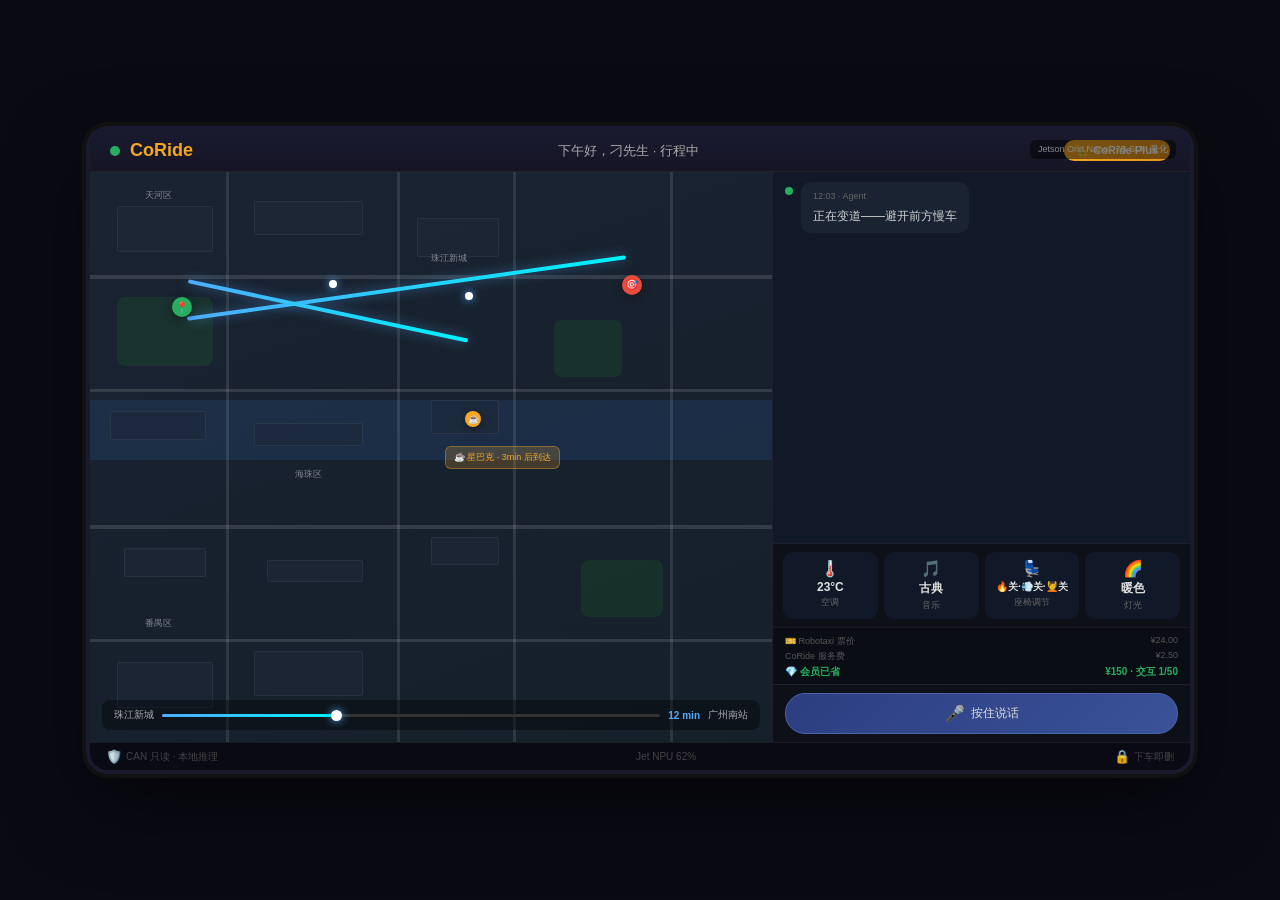
==== InCarGui/index.html @ 787efb5f "CoRide Robotaxi demo suite" ====
<!DOCTYPE html>
<html lang="zh-CN">
<head>
<meta charset="UTF-8">
<meta name="viewport" content="width=device-width,initial-scale=1.0">
<title>CoRide In-Car Agent — 车内交互界面</title>
<link rel="stylesheet" href="css/style.css">
</head>
<body>

<div class="car-display">
  <!-- Top Bar -->
  <div class="top-bar">
    <div class="brand"><span class="dot"></span>CoRide</div>
    <div class="greeting">下午好，刁先生 · 行程中</div>
    <div class="member">👑 CoRide Plus</div>
  </div>

  <!-- Main Area -->
  <div class="main-area">

    <!-- Map (Left) -->
    <div class="map-area" id="mapArea">
      <!-- Water -->
      <div class="water"></div>
      <!-- Roads -->
      <div class="road-h" style="top:18%;height:4px"></div>
      <div class="road-h" style="top:38%;height:3px"></div>
      <div class="road-h" style="top:62%;height:4px"></div>
      <div class="road-h" style="top:82%;height:3px"></div>
      <div class="road-v" style="left:20%"></div>
      <div class="road-v" style="left:45%"></div>
      <div class="road-v" style="left:62%"></div>
      <div class="road-v" style="left:85%"></div>
      <!-- Building blocks -->
      <div class="block" style="top:6%;left:4%;width:14%;height:8%"></div>
      <div class="block" style="top:5%;left:24%;width:16%;height:6%"></div>
      <div class="block" style="top:8%;left:48%;width:12%;height:7%"></div>
      <div class="block" style="top:42%;left:3%;width:14%;height:5%"></div>
      <div class="block" style="top:44%;left:24%;width:16%;height:4%"></div>
      <div class="block" style="top:40%;left:50%;width:10%;height:6%"></div>
      <div class="block" style="top:66%;left:5%;width:12%;height:5%"></div>
      <div class="block" style="top:68%;left:26%;width:14%;height:4%"></div>
      <div class="block" style="top:64%;left:50%;width:10%;height:5%"></div>
      <div class="block" style="top:86%;left:4%;width:14%;height:8%"></div>
      <div class="block" style="top:84%;left:24%;width:16%;height:8%"></div>
      <!-- Parks -->
      <div class="park" style="top:22%;left:4%;width:14%;height:12%"></div>
      <div class="park" style="top:26%;left:68%;width:10%;height:10%"></div>
      <div class="park" style="top:68%;left:72%;width:12%;height:10%"></div>
      <!-- Labels -->
      <div class="label" style="top:3%;left:8%">天河区</div>
      <div class="label" style="top:14%;left:50%">珠江新城</div>
      <div class="label" style="top:52%;left:30%">海珠区</div>
      <div class="label" style="top:78%;left:8%">番禺区</div>
      <!-- Route line -->
      <div class="route" style="top:20%;left:14%;width:65%;transform:rotate(-8deg)"></div>
      <div class="route" style="top:24%;left:14%;width:42%;transform:rotate(12deg)"></div>
      <!-- Route dots -->
      <div class="route-dot" style="top:19%;left:35%"></div>
      <div class="route-dot" style="top:21%;left:55%"></div>
      <!-- Pins -->
      <div class="pin start">📍</div>
      <div class="pin end">🎯</div>
      <div class="pin via">☕</div>
      <!-- CAN bubble -->
      <div class="can-bubble" id="canBubble" style="display:none">
        <div class="can-icon">⚠️ 行人横穿</div>
        <div class="can-text">前方 200m · 建议减速</div>
        <div class="can-sub">CAN 信号 · 实时标注</div>
      </div>
      <!-- Via tag -->
      <div class="via-tag">☕ 星巴克 · 3min 后到达</div>
      <!-- Timeline -->
      <div class="timeline">
        <span>珠江新城</span>
        <div class="tl-bar"><div class="tl-fill"></div><div class="tl-dot"></div></div>
        <span class="tl-eta" id="tlEta">12 min</span>
        <span>广州南站</span>
      </div>
    </div>

    <!-- Right Side -->
    <div class="right-side">
      <!-- Agent Chat -->
      <div class="agent-chat" id="agentChat">
        <div class="msg" style="display:none" id="msg1">
          <div class="dot g"></div>
          <div class="bubble"><div class="time">12:03 · Agent</div>正在变道——避开前方慢车</div>
        </div>
        <div class="msg" style="display:none" id="msg2">
          <div class="dot g"></div>
          <div class="bubble"><div class="time">12:03 · Agent</div>偏好已加载：空调 23°C · 古典音乐</div>
        </div>
        <div class="msg" style="display:none" id="msg3">
          <div class="dot g"></div>
          <div class="bubble"><div class="time">12:04 · Agent</div>预计 3 分钟后到达星巴克 ☕<br>照旧：大杯冰拿铁 ¥36，到店可取</div>
        </div>
        <div class="msg" style="display:none" id="msg4">
          <div class="dot y"></div>
          <div class="bubble">
            <div class="time">12:05 · Agent</div>检测到前方拥堵——切换更快路线？<br>预计节省 4 分钟
            <div class="btns">
              <span class="yes" onclick="routeConfirm(true)">是，切换</span>
              <span class="no" onclick="routeConfirm(false)">不用</span>
            </div>
          </div>
        </div>
        <div class="msg" style="display:none" id="msg5">
          <div class="dot g"></div>
          <div class="bubble"><div class="time">12:05 · Agent</div>已切换到最优路线 ✓<br>预计 8 分钟后到达广州南站</div>
        </div>
        <div class="msg" style="display:none" id="msg6">
          <div class="dot g"></div>
          <div class="bubble"><div class="time">12:06 · Agent</div>到达星巴克，拿铁已备好 ☕</div>
        </div>
      </div>

      <!-- Env Status Bar (read-only, click to edit) -->
      <div class="env-status">
        <div class="es-item" onclick="openSheet('temp')">
          <span class="es-icon">🌡️</span><span class="es-val" id="envTemp">23°C</span><span class="es-label">空调</span>
        </div>
        <div class="es-item" onclick="openSheet('music')">
          <span class="es-icon">🎵</span><span class="es-val" id="envMusic">古典</span><span class="es-label">音乐</span>
        </div>
        <div class="es-item" onclick="openSheet('seat')">
          <span class="es-icon">💺</span><span class="es-val" id="envSeat" style="font-size:10px">🔥关·💨关·💆关</span><span class="es-label">座椅调节</span>
        </div>
        <div class="es-item" onclick="openSheet('light')">
          <span class="es-icon">🌈</span><span class="es-val" id="envLight">暖色</span><span class="es-label">灯光</span>
        </div>
      </div>
      <!-- Trip Summary Mini -->
      <div class="trip-mini">
        <div class="tm-row"><span>🎫 Robotaxi 票价</span><span>¥24.00</span></div>
        <div class="tm-row"><span>CoRide 服务费</span><span>¥2.50</span></div>
        <div class="tm-row highlight"><span>💎 会员已省</span><span>¥150 · 交互 1/50</span></div>
      </div>

      <!-- Voice Bar -->
      <div class="voice-bar">
        <button class="voice-btn" id="voiceBtn" onmousedown="startVoice()" onmouseup="stopVoice()" onmouseleave="stopVoice()" ontouchstart="startVoice()" ontouchend="stopVoice()">
          <span class="mic">🎤</span> 按住说话
        </button>
      </div>

    </div>
  </div>

  <!-- Bottom Sheet Overlay -->
  <div class="sheet-overlay" id="sheetOverlay" onclick="closeSheet()"></div>

  <!-- Temp Sheet -->
  <div class="env-sheet" id="sheetTemp">
    <div class="sheet-handle"></div><div class="sheet-title">🌡️ 空调温度</div>
    <div class="sheet-body">
      <div class="temp-display" id="sheetTempVal">23°C</div>
      <input type="range" min="18" max="28" value="23" id="sheetTempSlider" oninput="adjustTemp(this.value)">
      <div class="temp-labels"><span>18°C 凉爽</span><span>28°C 温暖</span></div>
    </div>
  </div>

  <!-- Music Sheet -->
  <div class="env-sheet" id="sheetMusic">
    <div class="sheet-handle"></div><div class="sheet-title">🎵 车内多媒体</div>
    <div class="sheet-body">
      <div class="sheet-tabs" id="musicTabs">
        <span class="st-tab active" onclick="switchMusicTab('music',this)">🎵 音乐</span>
        <span class="st-tab" onclick="switchMusicTab('radio',this)">📻 电台</span>
        <span class="st-tab" onclick="switchMusicTab('mute',this)">🔇 静音</span>
      </div>
      <div class="sheet-tab-body" id="musicPanel">
        <div class="sheet-opt selected" onclick="pickMusic('古典',this)">古典 <span class="chk">✓</span></div>
        <div class="sheet-opt" onclick="pickMusic('流行',this)">流行</div>
        <div class="sheet-opt" onclick="pickMusic('爵士',this)">爵士</div>
        <div class="sheet-opt" onclick="pickMusic('电子',this)">电子</div>
        <div class="sheet-opt" onclick="pickMusic('安静',this)">安静</div>
      </div>
      <div class="sheet-tab-body" id="radioPanel" style="display:none">
        <div class="sheet-opt" onclick="pickRadio('城市之声',this)">📻 城市之声</div>
        <div class="sheet-opt" onclick="pickRadio('音乐之声',this)">📻 音乐之声</div>
        <div class="sheet-opt" onclick="pickRadio('交通广播',this)">📻 交通广播</div>
        <div class="sheet-opt" onclick="pickRadio('古典音乐台',this)">📻 古典音乐台</div>
      </div>
      <div class="sheet-tab-body" id="mutePanel" style="display:none">
        <div class="mute-hint">🔇 已开启静音模式<br><span>仅保留安全警报提示音</span></div>
      </div>
    </div>
  </div>

  <!-- Seat Sheet -->
  <div class="env-sheet" id="sheetSeat">
    <div class="sheet-handle"></div><div class="sheet-title">💺 座椅模式调节</div>
    <div class="sheet-body">
      <div class="sheet-tabs" id="seatTabs">
        <span class="st-tab active" onclick="switchSeatTab('heat',this)">🔥 加热</span>
        <span class="st-tab" onclick="switchSeatTab('vent',this)">💨 通风</span>
        <span class="st-tab" onclick="switchSeatTab('massage',this)">💆 按摩</span>
      </div>
      <div class="sheet-tab-body" id="heatPanel">
        <div class="seat-levels">
          <span class="sl-btn selected" onclick="setSeatLevel('heat','关',this)">关</span>
          <span class="sl-btn" onclick="setSeatLevel('heat','低',this)">低</span>
          <span class="sl-btn" onclick="setSeatLevel('heat','中',this)">中</span>
          <span class="sl-btn" onclick="setSeatLevel('heat','高',this)">高</span>
        </div>
      </div>
      <div class="sheet-tab-body" id="ventPanel" style="display:none">
        <div class="seat-levels">
          <span class="sl-btn selected" onclick="setSeatLevel('vent','关',this)">关</span>
          <span class="sl-btn" onclick="setSeatLevel('vent','低',this)">低</span>
          <span class="sl-btn" onclick="setSeatLevel('vent','中',this)">中</span>
          <span class="sl-btn" onclick="setSeatLevel('vent','高',this)">高</span>
        </div>
      </div>
      <div class="sheet-tab-body" id="massagePanel" style="display:none">
        <div class="seat-levels">
          <span class="sl-btn selected" onclick="setSeatLevel('massage','关',this)">关</span>
          <span class="sl-btn" onclick="setSeatLevel('massage','低',this)">低</span>
          <span class="sl-btn" onclick="setSeatLevel('massage','中',this)">中</span>
          <span class="sl-btn" onclick="setSeatLevel('massage','高',this)">高</span>
        </div>
      </div>
    </div>
  </div>

  <!-- Light Sheet -->
  <div class="env-sheet" id="sheetLight">
    <div class="sheet-handle"></div><div class="sheet-title">🌈 氛围灯</div>
    <div class="sheet-body">
      <div class="sheet-opt selected" onclick="pickLight('暖色',this)">暖色 <span class="chk">✓</span></div>
      <div class="sheet-opt" onclick="pickLight('冷色',this)">冷色</div>
      <div class="sheet-opt" onclick="pickLight('紫色',this)">紫色</div>
      <div class="sheet-opt" onclick="pickLight('自动',this)">自动</div>
    </div>
  </div>

  <!-- Bottom Bar -->
  <div class="bottom-bar">
    <div class="bb-item"><span class="bb-icon">🛡️</span> CAN 只读 · 本地推理</div>
    <div class="bb-item">Jet NPU 62%</div>
    <div class="bb-item"><span class="bb-icon">🔒</span> 下车即删</div>
  </div>

  <div class="info-tag">Jetson Orin Nano · 7B SLM 量化</div>
</div>

<script src="js/demo.js"></script>

</body>
</html>
---- InCarGui/css/style.css ----
*{margin:0;padding:0;box-sizing:border-box}
body{background:#0a0a14;display:flex;justify-content:center;align-items:center;min-height:100vh;font-family:-apple-system,BlinkMacSystemFont,"Segoe UI",Roboto,"PingFang SC",sans-serif}
.car-display{width:1100px;height:640px;background:#0d1117;border-radius:18px;overflow:hidden;display:flex;flex-direction:column;box-shadow:0 0 0 4px #1a1a2e,0 0 0 8px #111,0 30px 80px rgba(0,0,0,.6);position:relative}

/* ── Top Bar ── */
.top-bar{background:linear-gradient(180deg,#1a1a30,#151525);padding:10px 20px;display:flex;align-items:center;justify-content:space-between;color:#e0e0e0;flex-shrink:0;border-bottom:1px solid #222}
.top-bar .brand{display:flex;align-items:center;gap:10px;font-size:18px;font-weight:700;color:#F5A623}
.top-bar .brand .dot{width:10px;height:10px;background:#27ae60;border-radius:50%;animation:blink 2s infinite}
.top-bar .greeting{font-size:13px;color:#aaa;text-align:center}
.top-bar .member{background:linear-gradient(135deg,#F5A623,#e6951a);color:#fff;font-size:11px;padding:4px 12px;border-radius:10px;font-weight:600}
@keyframes blink{0%,100%{opacity:1}50%{opacity:.3}}

/* ── Main Area: Map + Side ── */
.main-area{flex:1;display:flex;overflow:hidden}

/* ── Map (Left 62%) ── */
.map-area{flex:0 0 62%;position:relative;background:linear-gradient(160deg,#1a2332,#15202b);overflow:hidden}
.map-area .water{position:absolute;top:40%;left:0;right:0;height:60px;background:rgba(40,80,140,.25);border-radius:0}
.map-area .road-h{position:absolute;left:0;right:0;height:3px;background:rgba(255,255,255,.12)}
.map-area .road-v{position:absolute;top:0;bottom:0;width:3px;background:rgba(255,255,255,.1)}
.map-area .block{position:absolute;background:rgba(30,40,55,.6);border-radius:2px;border:1px solid rgba(255,255,255,.06)}
.map-area .park{position:absolute;background:rgba(34,139,34,.15);border-radius:8px}
.map-area .label{position:absolute;font-size:9px;color:rgba(255,255,255,.45);font-weight:500;white-space:nowrap}
.map-area .route{position:absolute;height:4px;background:linear-gradient(90deg,#4facfe,#00f2fe);border-radius:2px;box-shadow:0 0 12px rgba(79,172,254,.5)}
.map-area .route-dot{position:absolute;width:8px;height:8px;background:#fff;border-radius:50%;box-shadow:0 0 8px #4facfe;z-index:3}
.map-area .pin{position:absolute;width:20px;height:20px;border-radius:50%;display:flex;align-items:center;justify-content:center;font-size:11px;color:#fff;z-index:4;box-shadow:0 2px 10px rgba(0,0,0,.4)}
.map-area .pin.start{background:#27ae60;top:22%;left:12%}
.map-area .pin.end{background:#e74c3c;top:18%;left:78%}
.map-area .pin.via{background:#F5A623;top:42%;left:55%;width:16px;height:16px;font-size:9px}
.can-bubble{position:absolute;background:rgba(231,76,60,.15);border:1px solid rgba(231,76,60,.4);border-radius:10px;padding:6px 10px;font-size:10px;color:#e74c3c;z-index:5;right:8%;top:45%;animation:fadeUpIn .4s ease}
.can-bubble .can-icon{font-size:13px}
.can-bubble .can-text{font-weight:600;margin-top:2px}
.can-bubble .can-sub{font-size:9px;opacity:.7}
.via-tag{position:absolute;top:48%;left:52%;background:rgba(245,166,35,.2);border:1px solid rgba(245,166,35,.4);border-radius:6px;padding:4px 8px;font-size:9px;color:#F5A623;z-index:3;white-space:nowrap}
.timeline{position:absolute;bottom:12px;left:12px;right:12px;display:flex;align-items:center;gap:8px;background:rgba(0,0,0,.4);border-radius:8px;padding:8px 12px;font-size:10px;color:#aaa}
.timeline .tl-bar{flex:1;height:3px;background:#333;border-radius:2px;position:relative}
.timeline .tl-bar .tl-fill{position:absolute;left:0;top:0;height:100%;background:linear-gradient(90deg,#4facfe,#00f2fe);border-radius:2px;width:35%}
.timeline .tl-bar .tl-dot{position:absolute;top:-4px;width:11px;height:11px;background:#fff;border-radius:50%;left:35%;box-shadow:0 0 8px #4facfe;margin-left:-5px}
.timeline .tl-eta{color:#4facfe;font-weight:600;white-space:nowrap}

/* ── Right Side ── */
.right-side{flex:1;display:flex;flex-direction:column;border-left:1px solid #1e1e30}

/* ── Agent Chat ── */
.agent-chat{flex:1;display:flex;flex-direction:column;padding:10px 12px;overflow-y:auto;gap:6px;background:#111827}
.agent-chat .msg{display:flex;gap:8px;align-items:flex-start;animation:slideIn .35s ease}
.agent-chat .msg .dot{width:8px;height:8px;border-radius:50%;margin-top:5px;flex-shrink:0}
.agent-chat .msg .dot.g{background:#27ae60}
.agent-chat .msg .dot.y{background:#F5A623}
.agent-chat .msg .dot.r{background:#e74c3c}
.agent-chat .msg .bubble{background:#1a2332;border-radius:10px;padding:8px 12px;font-size:12px;color:#d0d0d0;line-height:1.5;max-width:95%}
.agent-chat .msg .bubble .time{font-size:9px;color:#666;margin-bottom:3px}
.agent-chat .msg .bubble .btns{display:flex;gap:6px;margin-top:6px}
.agent-chat .msg .bubble .btns span{padding:5px 14px;border-radius:14px;font-size:11px;cursor:pointer;transition:all .15s}
.agent-chat .msg .bubble .btns .yes{background:#27ae60;color:#fff}
.agent-chat .msg .bubble .btns .no{background:#333;color:#aaa}
.agent-chat .msg .bubble .btns span:active{filter:brightness(1.2)}
@keyframes slideIn{from{opacity:0;transform:translateY(10px)}to{opacity:1;transform:translateY(0)}}
@keyframes fadeUpIn{from{opacity:0;transform:translateY(8px)}to{opacity:1;transform:translateY(0)}}

/* ── Voice Bar ── */
.voice-bar{display:flex;align-items:center;gap:8px;padding:8px 12px;border-top:1px solid #1e1e30;background:#0d1117}
.voice-btn{display:flex;align-items:center;justify-content:center;gap:6px;flex:1;padding:10px;border-radius:20px;background:linear-gradient(135deg,#2C3E80,#3a5299);border:1px solid #4a62a9;color:#ddd;font-size:12px;cursor:pointer;transition:all .2s}
.voice-btn:active,.voice-btn.listening{background:#F5A623;color:#fff;border-color:#F5A623;animation:voicePulse .8s infinite}
.voice-btn .mic{font-size:16px}
@keyframes voicePulse{0%,100%{box-shadow:0 0 0 0 rgba(245,166,35,.4)}50%{box-shadow:0 0 0 12px rgba(245,166,35,0)}}

/* ── Env Status Bar (read-only, clickable) ── */
.env-status{display:flex;gap:6px;padding:8px 10px;background:#0d1117;border-top:1px solid #1e1e30;flex-shrink:0}
.es-item{flex:1;display:flex;flex-direction:column;align-items:center;gap:2px;padding:6px 2px;background:#111827;border-radius:10px;cursor:pointer;transition:all .15s;border:1px solid transparent}
.es-item:hover,.es-item:active{background:#1a2332;border-color:#2a2a40}
.es-item .es-icon{font-size:16px}
.es-item .es-val{font-size:12px;font-weight:700;color:#e0e0e0}
.es-item .es-label{font-size:9px;color:#666}

/* ── Trip Summary Mini ── */
.trip-mini{padding:6px 12px 4px;background:#0a0e14;border-top:1px solid #1a1a20;flex-shrink:0}
.trip-mini .tm-row{display:flex;justify-content:space-between;font-size:9px;color:#555;padding:1px 0}
.trip-mini .tm-row.highlight{color:#27ae60;font-weight:600;font-size:10px}

/* ── Bottom Sheet (per-category) ── */
.sheet-overlay{position:absolute;top:0;left:0;right:0;bottom:0;background:rgba(0,0,0,.55);z-index:30;display:none}
.sheet-overlay.show{display:block}
.env-sheet{position:absolute;bottom:0;left:0;right:0;background:#111827;border-radius:20px 20px 0 0;padding:12px 20px 28px;z-index:31;transform:translateY(100%);transition:transform .3s ease-out;max-height:55%;overflow-y:auto}
.env-sheet.show{transform:translateY(0)}
.sheet-handle{width:40px;height:5px;background:#333;border-radius:3px;margin:0 auto 14px}
.sheet-title{font-size:16px;font-weight:700;color:#e0e0e0;margin-bottom:16px;text-align:center}
.sheet-body{display:flex;flex-direction:column;gap:6px}

/* Sheet option items */
.sheet-opt{display:flex;align-items:center;justify-content:space-between;padding:14px 12px;border-radius:12px;font-size:14px;color:#bbb;cursor:pointer;transition:all .15s;background:#1a2332;border:1px solid transparent}
.sheet-opt:hover,.sheet-opt:active{background:#1e2a3a;border-color:#2a2a40}
.sheet-opt.selected{color:#fff;background:#1a2a3a;border-color:#2C3E80}
.sheet-opt .chk{color:#F5A623;font-weight:700;font-size:16px}

/* Sheet tabs */
.sheet-tabs{display:flex;gap:0;margin-bottom:16px;background:#0d1117;border-radius:10px;padding:3px}
.st-tab{flex:1;text-align:center;padding:10px 0;font-size:13px;color:#777;cursor:pointer;border-radius:8px;transition:all .15s;font-weight:500}
.st-tab.active{background:#1a2332;color:#e0e0e0;font-weight:700}
.st-tab:hover:not(.active){color:#aaa}
.sheet-tab-body{padding:4px 0}

/* Mute hint */
.mute-hint{text-align:center;padding:24px 12px;color:#666;font-size:12px;line-height:1.8}
.mute-hint span{font-size:10px;color:#444}

/* Seat level buttons */
.seat-levels{display:flex;gap:8px}
.sl-btn{flex:1;text-align:center;padding:14px 0;border-radius:12px;font-size:14px;color:#bbb;cursor:pointer;transition:all .15s;background:#1a2332;border:1px solid transparent}
.sl-btn:hover,.sl-btn:active{background:#1e2a3a;border-color:#2a2a40}
.sl-btn.selected{color:#fff;background:#1a2a3a;border-color:#2C3E80}

/* Temp slider in sheet */
.temp-display{text-align:center;font-size:56px;font-weight:700;color:#F5A623;margin:12px 0 8px}
.sheet-body input[type=range]{width:100%;-webkit-appearance:none;height:6px;border-radius:3px;background:linear-gradient(to right,#4facfe,#f093fb);outline:none;margin:8px 0}
.sheet-body input[type=range]::-webkit-slider-thumb{-webkit-appearance:none;width:34px;height:34px;border-radius:50%;background:#fff;border:3px solid #F5A623;box-shadow:0 2px 8px rgba(0,0,0,.3);cursor:pointer}
.temp-labels{display:flex;justify-content:space-between;font-size:11px;color:#666;margin-top:4px}

/* ── Bottom Bar ── */
.bottom-bar{display:flex;justify-content:space-between;align-items:center;padding:6px 16px;background:#0a0a14;border-top:1px solid #1a1a20;flex-shrink:0;font-size:10px;color:#444}
.bottom-bar .bb-item{display:flex;align-items:center;gap:4px}
.bottom-bar .bb-item .bb-icon{font-size:13px}

/* Info overlay */
.info-tag{position:absolute;top:10px;right:14px;background:rgba(0,0,0,.5);color:#888;font-size:9px;padding:3px 8px;border-radius:6px;z-index:10;pointer-events:none}
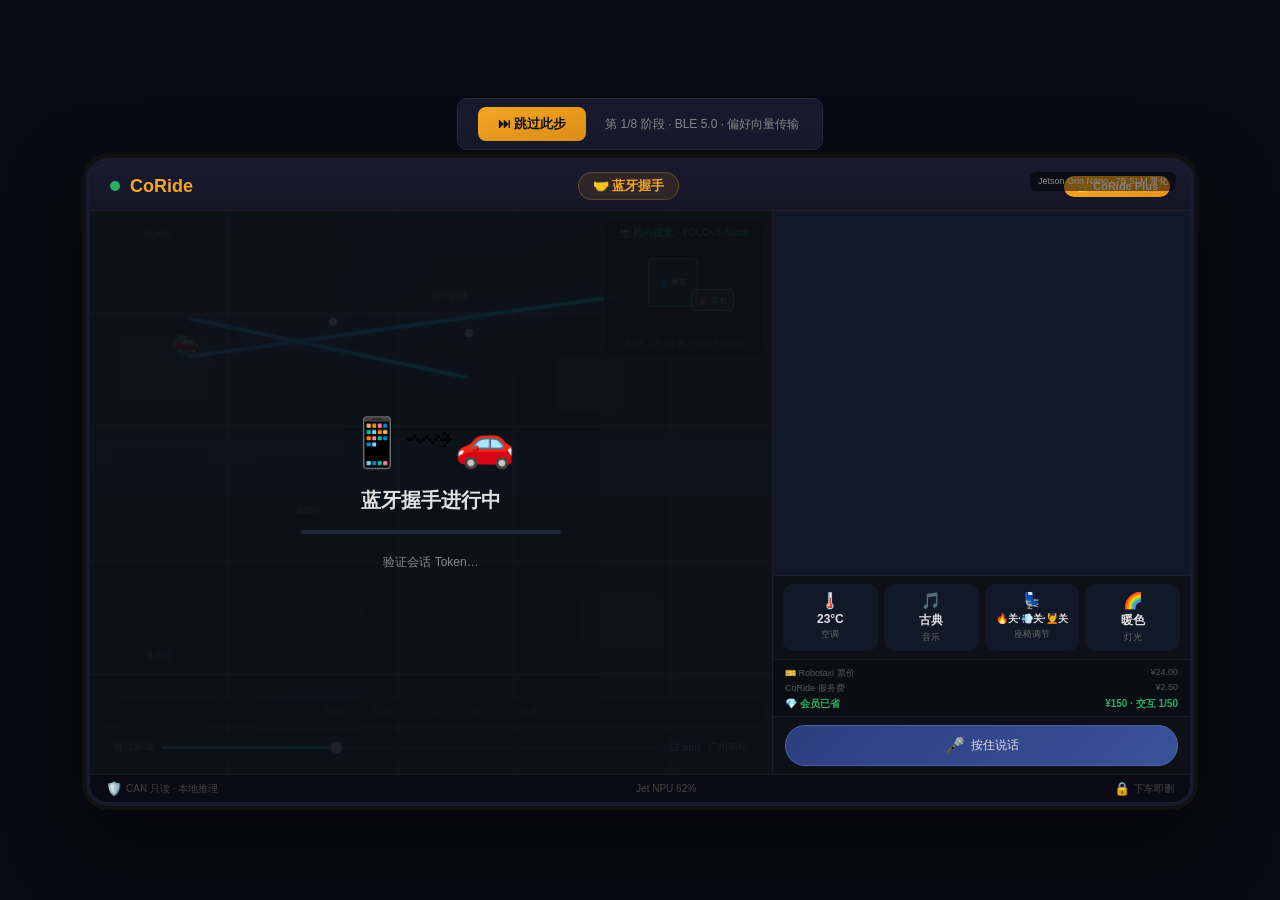
==== commit 3966dde9: "InCarGui 完整旅程时间线重写 + UserAppGui 重命名为 ClientGui - InCarGui: 从静态单屏改为 8 阶段上车→下车完整旅程   (BLE握手→启程→巡航→行人预警" ====
--- a/InCarGui/index.html
+++ b/InCarGui/index.html
@@ -1,249 +1,258 @@
-<!DOCTYPE html>
+﻿<!DOCTYPE html>
 <html lang="zh-CN">
 <head>
 <meta charset="UTF-8">
 <meta name="viewport" content="width=device-width,initial-scale=1.0">
-<title>CoRide In-Car Agent — 车内交互界面</title>
+<title>CoRide In-Car Agent</title>
 <link rel="stylesheet" href="css/style.css">
 </head>
 <body>
 
-<div class="car-display">
-  <!-- Top Bar -->
-  <div class="top-bar">
-    <div class="brand"><span class="dot"></span>CoRide</div>
-    <div class="greeting">下午好，刁先生 · 行程中</div>
-    <div class="member">👑 CoRide Plus</div>
+<div class="demo-wrapper">
+  <div class="skip-bar">
+    <button class="skip-btn" id="skipBtn" onclick="skipPhase()">⏭ 跳过此步</button>
+    <div class="skip-info" id="skipInfo">第 1/8 阶段 · BLE 5.0 · 偏好向量传输</div>
   </div>
 
-  <!-- Main Area -->
-  <div class="main-area">
-
-    <!-- Map (Left) -->
-    <div class="map-area" id="mapArea">
-      <!-- Water -->
-      <div class="water"></div>
-      <!-- Roads -->
-      <div class="road-h" style="top:18%;height:4px"></div>
-      <div class="road-h" style="top:38%;height:3px"></div>
-      <div class="road-h" style="top:62%;height:4px"></div>
-      <div class="road-h" style="top:82%;height:3px"></div>
-      <div class="road-v" style="left:20%"></div>
-      <div class="road-v" style="left:45%"></div>
-      <div class="road-v" style="left:62%"></div>
-      <div class="road-v" style="left:85%"></div>
-      <!-- Building blocks -->
-      <div class="block" style="top:6%;left:4%;width:14%;height:8%"></div>
-      <div class="block" style="top:5%;left:24%;width:16%;height:6%"></div>
-      <div class="block" style="top:8%;left:48%;width:12%;height:7%"></div>
-      <div class="block" style="top:42%;left:3%;width:14%;height:5%"></div>
-      <div class="block" style="top:44%;left:24%;width:16%;height:4%"></div>
-      <div class="block" style="top:40%;left:50%;width:10%;height:6%"></div>
-      <div class="block" style="top:66%;left:5%;width:12%;height:5%"></div>
-      <div class="block" style="top:68%;left:26%;width:14%;height:4%"></div>
-      <div class="block" style="top:64%;left:50%;width:10%;height:5%"></div>
-      <div class="block" style="top:86%;left:4%;width:14%;height:8%"></div>
-      <div class="block" style="top:84%;left:24%;width:16%;height:8%"></div>
-      <!-- Parks -->
-      <div class="park" style="top:22%;left:4%;width:14%;height:12%"></div>
-      <div class="park" style="top:26%;left:68%;width:10%;height:10%"></div>
-      <div class="park" style="top:68%;left:72%;width:12%;height:10%"></div>
-      <!-- Labels -->
-      <div class="label" style="top:3%;left:8%">天河区</div>
-      <div class="label" style="top:14%;left:50%">珠江新城</div>
-      <div class="label" style="top:52%;left:30%">海珠区</div>
-      <div class="label" style="top:78%;left:8%">番禺区</div>
-      <!-- Route line -->
-      <div class="route" style="top:20%;left:14%;width:65%;transform:rotate(-8deg)"></div>
-      <div class="route" style="top:24%;left:14%;width:42%;transform:rotate(12deg)"></div>
-      <!-- Route dots -->
-      <div class="route-dot" style="top:19%;left:35%"></div>
-      <div class="route-dot" style="top:21%;left:55%"></div>
-      <!-- Pins -->
-      <div class="pin start">📍</div>
-      <div class="pin end">🎯</div>
-      <div class="pin via">☕</div>
-      <!-- CAN bubble -->
-      <div class="can-bubble" id="canBubble" style="display:none">
-        <div class="can-icon">⚠️ 行人横穿</div>
-        <div class="can-text">前方 200m · 建议减速</div>
-        <div class="can-sub">CAN 信号 · 实时标注</div>
-      </div>
-      <!-- Via tag -->
-      <div class="via-tag">☕ 星巴克 · 3min 后到达</div>
-      <!-- Timeline -->
-      <div class="timeline">
-        <span>珠江新城</span>
-        <div class="tl-bar"><div class="tl-fill"></div><div class="tl-dot"></div></div>
-        <span class="tl-eta" id="tlEta">12 min</span>
-        <span>广州南站</span>
-      </div>
-    </div>
-
-    <!-- Right Side -->
-    <div class="right-side">
-      <!-- Agent Chat -->
-      <div class="agent-chat" id="agentChat">
-        <div class="msg" style="display:none" id="msg1">
-          <div class="dot g"></div>
-          <div class="bubble"><div class="time">12:03 · Agent</div>正在变道——避开前方慢车</div>
-        </div>
-        <div class="msg" style="display:none" id="msg2">
-          <div class="dot g"></div>
-          <div class="bubble"><div class="time">12:03 · Agent</div>偏好已加载：空调 23°C · 古典音乐</div>
-        </div>
-        <div class="msg" style="display:none" id="msg3">
-          <div class="dot g"></div>
-          <div class="bubble"><div class="time">12:04 · Agent</div>预计 3 分钟后到达星巴克 ☕<br>照旧：大杯冰拿铁 ¥36，到店可取</div>
-        </div>
-        <div class="msg" style="display:none" id="msg4">
-          <div class="dot y"></div>
-          <div class="bubble">
-            <div class="time">12:05 · Agent</div>检测到前方拥堵——切换更快路线？<br>预计节省 4 分钟
-            <div class="btns">
-              <span class="yes" onclick="routeConfirm(true)">是，切换</span>
-              <span class="no" onclick="routeConfirm(false)">不用</span>
-            </div>
-          </div>
-        </div>
-        <div class="msg" style="display:none" id="msg5">
-          <div class="dot g"></div>
-          <div class="bubble"><div class="time">12:05 · Agent</div>已切换到最优路线 ✓<br>预计 8 分钟后到达广州南站</div>
-        </div>
-        <div class="msg" style="display:none" id="msg6">
-          <div class="dot g"></div>
-          <div class="bubble"><div class="time">12:06 · Agent</div>到达星巴克，拿铁已备好 ☕</div>
-        </div>
-      </div>
-
-      <!-- Env Status Bar (read-only, click to edit) -->
-      <div class="env-status">
-        <div class="es-item" onclick="openSheet('temp')">
-          <span class="es-icon">🌡️</span><span class="es-val" id="envTemp">23°C</span><span class="es-label">空调</span>
-        </div>
-        <div class="es-item" onclick="openSheet('music')">
-          <span class="es-icon">🎵</span><span class="es-val" id="envMusic">古典</span><span class="es-label">音乐</span>
-        </div>
-        <div class="es-item" onclick="openSheet('seat')">
-          <span class="es-icon">💺</span><span class="es-val" id="envSeat" style="font-size:10px">🔥关·💨关·💆关</span><span class="es-label">座椅调节</span>
-        </div>
-        <div class="es-item" onclick="openSheet('light')">
-          <span class="es-icon">🌈</span><span class="es-val" id="envLight">暖色</span><span class="es-label">灯光</span>
-        </div>
-      </div>
-      <!-- Trip Summary Mini -->
-      <div class="trip-mini">
-        <div class="tm-row"><span>🎫 Robotaxi 票价</span><span>¥24.00</span></div>
-        <div class="tm-row"><span>CoRide 服务费</span><span>¥2.50</span></div>
-        <div class="tm-row highlight"><span>💎 会员已省</span><span>¥150 · 交互 1/50</span></div>
-      </div>
-
-      <!-- Voice Bar -->
-      <div class="voice-bar">
-        <button class="voice-btn" id="voiceBtn" onmousedown="startVoice()" onmouseup="stopVoice()" onmouseleave="stopVoice()" ontouchstart="startVoice()" ontouchend="stopVoice()">
-          <span class="mic">🎤</span> 按住说话
-        </button>
-      </div>
-
+  <div class="car-display">
+    <div class="top-bar">
+      <div class="brand"><span class="dot"></span>CoRide</div>
+      <div class="journey-phase" id="phaseLabel">🤝 蓝牙握手</div>
+      <div class="member">👑 CoRide Plus</div>
+    </div>
+
+    <div class="main-area">
+      <div class="map-area" id="mapArea">
+        <div class="water"></div>
+        <div class="road-h" style="top:18%;height:4px"></div>
+        <div class="road-h" style="top:38%;height:3px"></div>
+        <div class="road-h" style="top:62%;height:4px"></div>
+        <div class="road-h" style="top:82%;height:3px"></div>
+        <div class="road-v" style="left:20%"></div>
+        <div class="road-v" style="left:45%"></div>
+        <div class="road-v" style="left:62%"></div>
+        <div class="road-v" style="left:85%"></div>
+        <div class="block" style="top:6%;left:4%;width:14%;height:8%"></div>
+        <div class="block" style="top:5%;left:24%;width:16%;height:6%"></div>
+        <div class="block" style="top:8%;left:48%;width:12%;height:7%"></div>
+        <div class="block" style="top:42%;left:3%;width:14%;height:5%"></div>
+        <div class="block" style="top:44%;left:24%;width:16%;height:4%"></div>
+        <div class="block" style="top:40%;left:50%;width:10%;height:6%"></div>
+        <div class="block" style="top:66%;left:5%;width:12%;height:5%"></div>
+        <div class="block" style="top:68%;left:26%;width:14%;height:4%"></div>
+        <div class="block" style="top:64%;left:50%;width:10%;height:5%"></div>
+        <div class="block" style="top:86%;left:4%;width:14%;height:8%"></div>
+        <div class="block" style="top:84%;left:24%;width:16%;height:8%"></div>
+        <div class="park" style="top:22%;left:4%;width:14%;height:12%"></div>
+        <div class="park" style="top:26%;left:68%;width:10%;height:10%"></div>
+        <div class="park" style="top:68%;left:72%;width:12%;height:10%"></div>
+        <div class="label" style="top:3%;left:8%">天河区</div>
+        <div class="label" style="top:14%;left:50%">珠江新城</div>
+        <div class="label" style="top:52%;left:30%">海珠区</div>
+        <div class="label" style="top:78%;left:8%">番禺区</div>
+        <div class="route" style="top:20%;left:14%;width:65%;transform:rotate(-8deg)"></div>
+        <div class="route" style="top:24%;left:14%;width:42%;transform:rotate(12deg)"></div>
+        <div class="route-dot" style="top:19%;left:35%"></div>
+        <div class="route-dot" style="top:21%;left:55%"></div>
+        <div class="pin start">📍</div>
+        <div class="pin end">🎯</div>
+        <div class="pin via" id="viaPin">☕</div>
+
+        <div class="car-pos" id="carPos" style="top:21%;left:12%">🚗</div>
+
+        <div class="ble-overlay" id="bleOverlay">
+          <div class="ble-icon">📱⟿🚗</div>
+          <div class="ble-title">蓝牙握手进行中</div>
+          <div class="ble-bar"><div class="ble-fill" id="bleFill"></div></div>
+          <div class="ble-steps" id="bleSteps">验证会话 Token…</div>
+        </div>
+
+        <div class="can-bubble fast" id="canPedestrian" style="display:none">
+          <div class="can-icon">⚠️ 行人横穿</div>
+          <div class="can-text">前方 200m · 建议减速</div>
+          <div class="can-sub">快速通道 · 200ms 响应</div>
+        </div>
+        <div class="can-bubble deep" id="canTraffic" style="display:none">
+          <div class="can-icon">🚦 前方拥堵</div>
+          <div class="can-text">珠江新城段 · 缓行 800m</div>
+          <div class="can-sub">SLM 推理 · 建议绕行</div>
+        </div>
+        <div class="can-bubble fast" id="canBrake" style="display:none">
+          <div class="can-icon">🛑 前方急刹</div>
+          <div class="can-text">保持车距 · 已自动减速</div>
+          <div class="can-sub">快速通道 · 150ms 响应</div>
+        </div>
+        <div class="can-bubble deep" id="canDetour" style="display:none">
+          <div class="can-icon">🚧 施工绕行</div>
+          <div class="can-text">内环路封闭 · 已切换路线</div>
+          <div class="can-sub">SLM 推理 · 节省 4 min</div>
+        </div>
+
+        <div class="order-card" id="orderCard" style="display:none">
+          <div class="oc-header">☕ 星巴克预点单</div>
+          <div class="oc-item">大杯冰拿铁 <span>¥36</span></div>
+          <div class="oc-note">📱 已推送至手机确认</div>
+          <div class="oc-status" id="ocStatus">等待确认…</div>
+        </div>
+
+        <div class="yolo-panel" id="yoloPanel">
+          <div class="yolo-header">📷 舱内视觉 · YOLOv8-Nano</div>
+          <div class="yolo-feed" id="yoloFeed">
+            <div class="yolo-box yolo-person" id="yoloPerson" style="top:15%;left:25%;width:35%;height:55%">👤 乘客</div>
+            <div class="yolo-box yolo-bag" id="yoloBag" style="top:50%;left:55%;width:30%;height:25%">🎒 背包</div>
+            <div class="yolo-box yolo-phone" id="yoloPhone" style="top:60%;left:15%;width:18%;height:12%;display:none">📱 手机</div>
+          </div>
+          <div class="yolo-status" id="yoloStatus">检测: 1人+背包 · NPU 5ms/帧</div>
+        </div>
+
+        <div class="pipeline" id="pipeline">
+          <span class="pl-stage" id="plPerc">感知</span><span class="pl-arrow">→</span>
+          <span class="pl-stage" id="plIntent">意图</span><span class="pl-arrow">→</span>
+          <span class="pl-stage" id="plTool">工具</span><span class="pl-arrow">→</span>
+          <span class="pl-stage" id="plExec">执行</span><span class="pl-arrow">→</span>
+          <span class="pl-stage" id="plReply">回复</span>
+        </div>
+
+        <div class="via-tag" id="viaTag" style="display:none">☕ 星巴克 · 3min 后到达</div>
+
+        <div class="timeline">
+          <span>珠江新城</span>
+          <div class="tl-bar"><div class="tl-fill" id="tlFill"></div><div class="tl-dot" id="tlDot"></div></div>
+          <span class="tl-eta" id="tlEta">12 min</span>
+          <span>广州南站</span>
+        </div>
+      </div>
+
+      <div class="right-side">
+        <div class="agent-chat" id="agentChat"></div>
+
+        <div class="env-status">
+          <div class="es-item" onclick="openSheet('temp')">
+            <span class="es-icon">🌡️</span><span class="es-val" id="envTemp">23°C</span><span class="es-label">空调</span>
+          </div>
+          <div class="es-item" onclick="openSheet('music')">
+            <span class="es-icon">🎵</span><span class="es-val" id="envMusic">古典</span><span class="es-label">音乐</span>
+          </div>
+          <div class="es-item" onclick="openSheet('seat')">
+            <span class="es-icon">💺</span><span class="es-val" id="envSeat" style="font-size:10px">🔥关·💨关·💆关</span><span class="es-label">座椅调节</span>
+          </div>
+          <div class="es-item" onclick="openSheet('light')">
+            <span class="es-icon">🌈</span><span class="es-val" id="envLight">暖色</span><span class="es-label">灯光</span>
+          </div>
+        </div>
+
+        <div class="trip-mini" id="tripMini">
+          <div class="tm-row"><span>🎫 Robotaxi 票价</span><span>¥24.00</span></div>
+          <div class="tm-row"><span>CoRide 服务费</span><span>¥2.50</span></div>
+          <div class="tm-row highlight"><span>💎 会员已省</span><span>¥150 · 交互 1/50</span></div>
+        </div>
+
+        <div class="voice-bar">
+          <button class="voice-btn" id="voiceBtn" onmousedown="startVoice()" onmouseup="stopVoice()" onmouseleave="stopVoice()" ontouchstart="startVoice()" ontouchend="stopVoice()">
+            <span class="mic">🎤</span> 按住说话
+          </button>
+        </div>
+      </div>
+    </div>
+
+    <div class="sheet-overlay" id="sheetOverlay" onclick="closeSheet()"></div>
+
+    <div class="env-sheet" id="sheetTemp">
+      <div class="sheet-handle"></div><div class="sheet-title">🌡️ 空调温度</div>
+      <div class="sheet-body">
+        <div class="temp-display" id="sheetTempVal">23°C</div>
+        <input type="range" min="18" max="28" value="23" id="sheetTempSlider" oninput="adjustTemp(this.value)">
+        <div class="temp-labels"><span>18°C 凉爽</span><span>28°C 温暖</span></div>
+      </div>
+    </div>
+
+    <div class="env-sheet" id="sheetMusic">
+      <div class="sheet-handle"></div><div class="sheet-title">🎵 车内多媒体</div>
+      <div class="sheet-body">
+        <div class="sheet-tabs" id="musicTabs">
+          <span class="st-tab active" onclick="switchMusicTab('music',this)">🎵 音乐</span>
+          <span class="st-tab" onclick="switchMusicTab('radio',this)">📻 电台</span>
+          <span class="st-tab" onclick="switchMusicTab('mute',this)">🔇 静音</span>
+        </div>
+        <div class="sheet-tab-body" id="musicPanel">
+          <div class="sheet-opt selected" onclick="pickMusic('古典',this)">古典 <span class="chk">✓</span></div>
+          <div class="sheet-opt" onclick="pickMusic('流行',this)">流行</div>
+          <div class="sheet-opt" onclick="pickMusic('爵士',this)">爵士</div>
+          <div class="sheet-opt" onclick="pickMusic('电子',this)">电子</div>
+          <div class="sheet-opt" onclick="pickMusic('安静',this)">安静</div>
+        </div>
+        <div class="sheet-tab-body" id="radioPanel" style="display:none">
+          <div class="sheet-opt" onclick="pickRadio('城市之声',this)">📻 城市之声</div>
+          <div class="sheet-opt" onclick="pickRadio('音乐之声',this)">📻 音乐之声</div>
+          <div class="sheet-opt" onclick="pickRadio('交通广播',this)">📻 交通广播</div>
+          <div class="sheet-opt" onclick="pickRadio('古典音乐台',this)">📻 古典音乐台</div>
+        </div>
+        <div class="sheet-tab-body" id="mutePanel" style="display:none">
+          <div class="mute-hint">🔇 已开启静音模式<br><span>仅保留安全警报提示音</span></div>
+        </div>
+      </div>
+    </div>
+
+    <div class="env-sheet" id="sheetSeat">
+      <div class="sheet-handle"></div><div class="sheet-title">💺 座椅模式调节</div>
+      <div class="sheet-body">
+        <div class="sheet-tabs" id="seatTabs">
+          <span class="st-tab active" onclick="switchSeatTab('heat',this)">🔥 加热</span>
+          <span class="st-tab" onclick="switchSeatTab('vent',this)">💨 通风</span>
+          <span class="st-tab" onclick="switchSeatTab('massage',this)">💆 按摩</span>
+        </div>
+        <div class="sheet-tab-body" id="heatPanel">
+          <div class="seat-levels">
+            <span class="sl-btn selected" onclick="setSeatLevel('heat','关',this)">关</span>
+            <span class="sl-btn" onclick="setSeatLevel('heat','低',this)">低</span>
+            <span class="sl-btn" onclick="setSeatLevel('heat','中',this)">中</span>
+            <span class="sl-btn" onclick="setSeatLevel('heat','高',this)">高</span>
+          </div>
+        </div>
+        <div class="sheet-tab-body" id="ventPanel" style="display:none">
+          <div class="seat-levels">
+            <span class="sl-btn selected" onclick="setSeatLevel('vent','关',this)">关</span>
+            <span class="sl-btn" onclick="setSeatLevel('vent','低',this)">低</span>
+            <span class="sl-btn" onclick="setSeatLevel('vent','中',this)">中</span>
+            <span class="sl-btn" onclick="setSeatLevel('vent','高',this)">高</span>
+          </div>
+        </div>
+        <div class="sheet-tab-body" id="massagePanel" style="display:none">
+          <div class="seat-levels">
+            <span class="sl-btn selected" onclick="setSeatLevel('massage','关',this)">关</span>
+            <span class="sl-btn" onclick="setSeatLevel('massage','低',this)">低</span>
+            <span class="sl-btn" onclick="setSeatLevel('massage','中',this)">中</span>
+            <span class="sl-btn" onclick="setSeatLevel('massage','高',this)">高</span>
+          </div>
+        </div>
+      </div>
+    </div>
+
+    <div class="env-sheet" id="sheetLight">
+      <div class="sheet-handle"></div><div class="sheet-title">🌈 氛围灯</div>
+      <div class="sheet-body">
+        <div class="sheet-opt selected" onclick="pickLight('暖色',this)">暖色 <span class="chk">✓</span></div>
+        <div class="sheet-opt" onclick="pickLight('冷色',this)">冷色</div>
+        <div class="sheet-opt" onclick="pickLight('紫色',this)">紫色</div>
+        <div class="sheet-opt" onclick="pickLight('自动',this)">自动</div>
+      </div>
+    </div>
+
+    <div class="bottom-bar">
+      <div class="bb-item"><span class="bb-icon">🛡️</span> CAN 只读 · 本地推理</div>
+      <div class="bb-item" id="npuStatus">Jet NPU 62%</div>
+      <div class="bb-item"><span class="bb-icon">🔒</span> 下车即删</div>
+    </div>
+
+    <div class="info-tag">Jetson Orin Nano · 7B SLM 量化</div>
+
+    <div class="wipe-overlay" id="wipeOverlay" style="display:none">
+      <div class="wipe-icon">🔒</div>
+      <div class="wipe-title">下车即删</div>
+      <div class="wipe-bar"><div class="wipe-fill" id="wipeFill"></div></div>
+      <div class="wipe-text">用户数据全零覆写中…</div>
     </div>
   </div>
-
-  <!-- Bottom Sheet Overlay -->
-  <div class="sheet-overlay" id="sheetOverlay" onclick="closeSheet()"></div>
-
-  <!-- Temp Sheet -->
-  <div class="env-sheet" id="sheetTemp">
-    <div class="sheet-handle"></div><div class="sheet-title">🌡️ 空调温度</div>
-    <div class="sheet-body">
-      <div class="temp-display" id="sheetTempVal">23°C</div>
-      <input type="range" min="18" max="28" value="23" id="sheetTempSlider" oninput="adjustTemp(this.value)">
-      <div class="temp-labels"><span>18°C 凉爽</span><span>28°C 温暖</span></div>
-    </div>
-  </div>
-
-  <!-- Music Sheet -->
-  <div class="env-sheet" id="sheetMusic">
-    <div class="sheet-handle"></div><div class="sheet-title">🎵 车内多媒体</div>
-    <div class="sheet-body">
-      <div class="sheet-tabs" id="musicTabs">
-        <span class="st-tab active" onclick="switchMusicTab('music',this)">🎵 音乐</span>
-        <span class="st-tab" onclick="switchMusicTab('radio',this)">📻 电台</span>
-        <span class="st-tab" onclick="switchMusicTab('mute',this)">🔇 静音</span>
-      </div>
-      <div class="sheet-tab-body" id="musicPanel">
-        <div class="sheet-opt selected" onclick="pickMusic('古典',this)">古典 <span class="chk">✓</span></div>
-        <div class="sheet-opt" onclick="pickMusic('流行',this)">流行</div>
-        <div class="sheet-opt" onclick="pickMusic('爵士',this)">爵士</div>
-        <div class="sheet-opt" onclick="pickMusic('电子',this)">电子</div>
-        <div class="sheet-opt" onclick="pickMusic('安静',this)">安静</div>
-      </div>
-      <div class="sheet-tab-body" id="radioPanel" style="display:none">
-        <div class="sheet-opt" onclick="pickRadio('城市之声',this)">📻 城市之声</div>
-        <div class="sheet-opt" onclick="pickRadio('音乐之声',this)">📻 音乐之声</div>
-        <div class="sheet-opt" onclick="pickRadio('交通广播',this)">📻 交通广播</div>
-        <div class="sheet-opt" onclick="pickRadio('古典音乐台',this)">📻 古典音乐台</div>
-      </div>
-      <div class="sheet-tab-body" id="mutePanel" style="display:none">
-        <div class="mute-hint">🔇 已开启静音模式<br><span>仅保留安全警报提示音</span></div>
-      </div>
-    </div>
-  </div>
-
-  <!-- Seat Sheet -->
-  <div class="env-sheet" id="sheetSeat">
-    <div class="sheet-handle"></div><div class="sheet-title">💺 座椅模式调节</div>
-    <div class="sheet-body">
-      <div class="sheet-tabs" id="seatTabs">
-        <span class="st-tab active" onclick="switchSeatTab('heat',this)">🔥 加热</span>
-        <span class="st-tab" onclick="switchSeatTab('vent',this)">💨 通风</span>
-        <span class="st-tab" onclick="switchSeatTab('massage',this)">💆 按摩</span>
-      </div>
-      <div class="sheet-tab-body" id="heatPanel">
-        <div class="seat-levels">
-          <span class="sl-btn selected" onclick="setSeatLevel('heat','关',this)">关</span>
-          <span class="sl-btn" onclick="setSeatLevel('heat','低',this)">低</span>
-          <span class="sl-btn" onclick="setSeatLevel('heat','中',this)">中</span>
-          <span class="sl-btn" onclick="setSeatLevel('heat','高',this)">高</span>
-        </div>
-      </div>
-      <div class="sheet-tab-body" id="ventPanel" style="display:none">
-        <div class="seat-levels">
-          <span class="sl-btn selected" onclick="setSeatLevel('vent','关',this)">关</span>
-          <span class="sl-btn" onclick="setSeatLevel('vent','低',this)">低</span>
-          <span class="sl-btn" onclick="setSeatLevel('vent','中',this)">中</span>
-          <span class="sl-btn" onclick="setSeatLevel('vent','高',this)">高</span>
-        </div>
-      </div>
-      <div class="sheet-tab-body" id="massagePanel" style="display:none">
-        <div class="seat-levels">
-          <span class="sl-btn selected" onclick="setSeatLevel('massage','关',this)">关</span>
-          <span class="sl-btn" onclick="setSeatLevel('massage','低',this)">低</span>
-          <span class="sl-btn" onclick="setSeatLevel('massage','中',this)">中</span>
-          <span class="sl-btn" onclick="setSeatLevel('massage','高',this)">高</span>
-        </div>
-      </div>
-    </div>
-  </div>
-
-  <!-- Light Sheet -->
-  <div class="env-sheet" id="sheetLight">
-    <div class="sheet-handle"></div><div class="sheet-title">🌈 氛围灯</div>
-    <div class="sheet-body">
-      <div class="sheet-opt selected" onclick="pickLight('暖色',this)">暖色 <span class="chk">✓</span></div>
-      <div class="sheet-opt" onclick="pickLight('冷色',this)">冷色</div>
-      <div class="sheet-opt" onclick="pickLight('紫色',this)">紫色</div>
-      <div class="sheet-opt" onclick="pickLight('自动',this)">自动</div>
-    </div>
-  </div>
-
-  <!-- Bottom Bar -->
-  <div class="bottom-bar">
-    <div class="bb-item"><span class="bb-icon">🛡️</span> CAN 只读 · 本地推理</div>
-    <div class="bb-item">Jet NPU 62%</div>
-    <div class="bb-item"><span class="bb-icon">🔒</span> 下车即删</div>
-  </div>
-
-  <div class="info-tag">Jetson Orin Nano · 7B SLM 量化</div>
 </div>
 
 <script src="js/demo.js"></script>
--- a/InCarGui/css/style.css
+++ b/InCarGui/css/style.css
@@ -123,3 +123,84 @@
 
 /* Info overlay */
 .info-tag{position:absolute;top:10px;right:14px;background:rgba(0,0,0,.5);color:#888;font-size:9px;padding:3px 8px;border-radius:6px;z-index:10;pointer-events:none}
+
+/* ── Demo Wrapper & Skip Bar ── */
+.demo-wrapper{display:flex;flex-direction:column;align-items:center;gap:12px}
+.skip-bar{display:flex;align-items:center;gap:16px;padding:8px 20px;background:#1a1a2e;border-radius:10px;border:1px solid #2a2a40}
+.skip-btn{padding:8px 20px;background:linear-gradient(135deg,#F5A623,#e6951a);border:none;border-radius:8px;color:#111;font-size:13px;font-weight:700;cursor:pointer;transition:all .15s}
+.skip-btn:hover{filter:brightness(1.15);transform:scale(1.03)}
+.skip-btn:active{transform:scale(.97)}
+.skip-btn:disabled{opacity:.4;cursor:not-allowed;filter:none;transform:none}
+.skip-info{font-size:12px;color:#888;min-width:200px;text-align:center}
+
+/* ── Journey Phase Label ── */
+.journey-phase{font-size:13px;color:#F5A623;font-weight:600;text-align:center;padding:4px 14px;background:rgba(245,166,35,.1);border-radius:14px;border:1px solid rgba(245,166,35,.25);transition:all .4s}
+.journey-phase.phase-blink{animation:phasePulse .5s ease}
+@keyframes phasePulse{0%,100%{background:rgba(245,166,35,.1)}50%{background:rgba(245,166,35,.3)}}
+
+/* ── Car Position Animation ── */
+.car-pos{position:absolute;font-size:22px;z-index:6;transition:all 3s ease-in-out;filter:drop-shadow(0 2px 6px rgba(79,172,254,.5))}
+
+/* ── BLE Overlay ── */
+.ble-overlay{position:absolute;top:0;left:0;right:0;bottom:0;background:rgba(13,17,23,.92);z-index:20;display:flex;flex-direction:column;align-items:center;justify-content:center;gap:16px;transition:opacity .6s}
+.ble-overlay.hide{opacity:0;pointer-events:none}
+.ble-icon{font-size:48px;animation:blePulse 1.2s ease-in-out infinite}
+.ble-title{font-size:20px;font-weight:700;color:#e0e0e0}
+.ble-bar{width:260px;height:4px;background:#1e2a3a;border-radius:2px;overflow:hidden}
+.ble-fill{height:100%;background:linear-gradient(90deg,#4facfe,#F5A623);border-radius:2px;width:0%;transition:width .5s}
+.ble-steps{font-size:12px;color:#888;margin-top:4px}
+@keyframes blePulse{0%,100%{transform:scale(1);opacity:.8}50%{transform:scale(1.15);opacity:1}}
+
+/* ── CAN Bubble Variants ── */
+.can-bubble{position:absolute;border-radius:10px;padding:6px 10px;font-size:10px;z-index:7;animation:fadeUpIn .4s ease}
+.can-bubble.fast{background:rgba(231,76,60,.15);border:1px solid rgba(231,76,60,.4);color:#e74c3c}
+.can-bubble.deep{background:rgba(79,172,254,.12);border:1px solid rgba(79,172,254,.35);color:#4facfe}
+.can-bubble .can-icon{font-size:13px;font-weight:700}
+.can-bubble .can-text{font-weight:600;margin-top:2px}
+.can-bubble .can-sub{font-size:9px;opacity:.7;margin-top:2px}
+
+/* ── Order Card ── */
+.order-card{position:absolute;bottom:90px;right:12px;background:linear-gradient(135deg,#1a2a1a,#1a1f2a);border:1px solid rgba(245,166,35,.3);border-radius:12px;padding:12px 16px;z-index:8;min-width:180px;animation:slideInRight .4s ease}
+.order-card .oc-header{font-size:14px;font-weight:700;color:#F5A623;margin-bottom:8px}
+.order-card .oc-item{font-size:13px;color:#ccc;display:flex;justify-content:space-between;padding:4px 0;border-bottom:1px solid rgba(255,255,255,.06)}
+.order-card .oc-note{font-size:10px;color:#888;margin-top:8px;text-align:center}
+.order-card .oc-status{font-size:10px;color:#4facfe;text-align:center;margin-top:4px;animation:blink 1.5s infinite}
+@keyframes slideInRight{from{opacity:0;transform:translateX(30px)}to{opacity:1;transform:translateX(0)}}
+
+/* ── YOLO Cabin Vision Panel ── */
+.yolo-panel{position:absolute;top:8px;right:8px;width:160px;background:rgba(0,0,0,.75);border:1px solid rgba(39,174,96,.3);border-radius:10px;padding:6px;z-index:9;font-size:9px}
+.yolo-header{color:#27ae60;font-weight:700;margin-bottom:4px;text-align:center;font-size:10px}
+.yolo-feed{position:relative;width:100%;height:90px;background:rgba(10,20,10,.6);border-radius:6px;overflow:hidden;border:1px solid rgba(39,174,96,.2)}
+.yolo-box{position:absolute;border:1.5px solid;border-radius:4px;display:flex;align-items:center;justify-content:center;font-size:8px;color:#fff;transition:all .5s}
+.yolo-box.yolo-person{border-color:#27ae60;background:rgba(39,174,96,.15)}
+.yolo-box.yolo-bag{border-color:#F5A623;background:rgba(245,166,35,.15)}
+.yolo-box.yolo-phone{border-color:#e74c3c;background:rgba(231,76,60,.2);animation:yoloAlert .6s infinite}
+.yolo-status{color:#27ae60;font-size:9px;text-align:center;margin-top:3px;opacity:.8}
+@keyframes yoloAlert{0%,100%{border-color:#e74c3c}50%{border-color:#ff6b6b;box-shadow:0 0 8px rgba(231,76,60,.5)}}
+
+/* ── Agent Pipeline Indicator ── */
+.pipeline{position:absolute;bottom:50px;left:8px;right:8px;display:flex;align-items:center;justify-content:center;gap:4px;padding:4px 8px;background:rgba(0,0,0,.6);border-radius:8px;z-index:6;font-size:10px;backdrop-filter:blur(4px)}
+.pipeline .pl-stage{color:#555;font-weight:500;padding:2px 6px;border-radius:4px;transition:all .4s}
+.pipeline .pl-stage.active{color:#fff;background:rgba(245,166,35,.25);font-weight:700}
+.pipeline .pl-stage.done{color:#27ae60}
+.pipeline .pl-arrow{color:#333;font-size:9px}
+
+/* ── Data Wipe Overlay (fills car-display on journey end) ── */
+.wipe-overlay{position:absolute;top:0;left:0;right:0;bottom:0;background:rgba(0,0,0,.94);z-index:100;display:flex;flex-direction:column;align-items:center;justify-content:center;gap:18px;border-radius:18px}
+.wipe-icon{font-size:64px;animation:blePulse 1.5s ease-in-out infinite}
+.wipe-title{font-size:26px;font-weight:700;color:#e74c3c;letter-spacing:2px}
+.wipe-bar{width:320px;height:5px;background:#1e2a3a;border-radius:3px;overflow:hidden}
+.wipe-fill{height:100%;background:linear-gradient(90deg,#e74c3c,#F5A623,#27ae60);border-radius:3px;width:0%;transition:width .8s}
+.wipe-text{font-size:14px;color:#aaa;margin-top:4px}
+.wipe-done{font-size:16px;color:#27ae60;font-weight:700;margin-top:8px;display:none}
+
+/* ── Agent Chat: dynamic message types ── */
+.agent-chat .msg .bubble.warn{background:#2a1f0a;border-left:2px solid #F5A623}
+.agent-chat .msg .bubble.alert{background:#2a0a0a;border-left:2px solid #e74c3c}
+.agent-chat .msg .bubble.info{background:#0a1a2a;border-left:2px solid #4facfe}
+.agent-chat .msg .bubble .user-line{color:#8f8;text-align:right;font-size:11px;padding:4px 0}
+.agent-chat .msg .bubble .phone-confirm{display:flex;align-items:center;gap:6px;background:rgba(245,166,35,.1);border-radius:8px;padding:6px 10px;margin-top:6px;font-size:10px;color:#F5A623}
+
+/* ── Enhanced Timeline ── */
+.timeline .tl-bar .tl-fill{transition:width 2s ease}
+.timeline .tl-bar .tl-dot{transition:left 2s ease}
